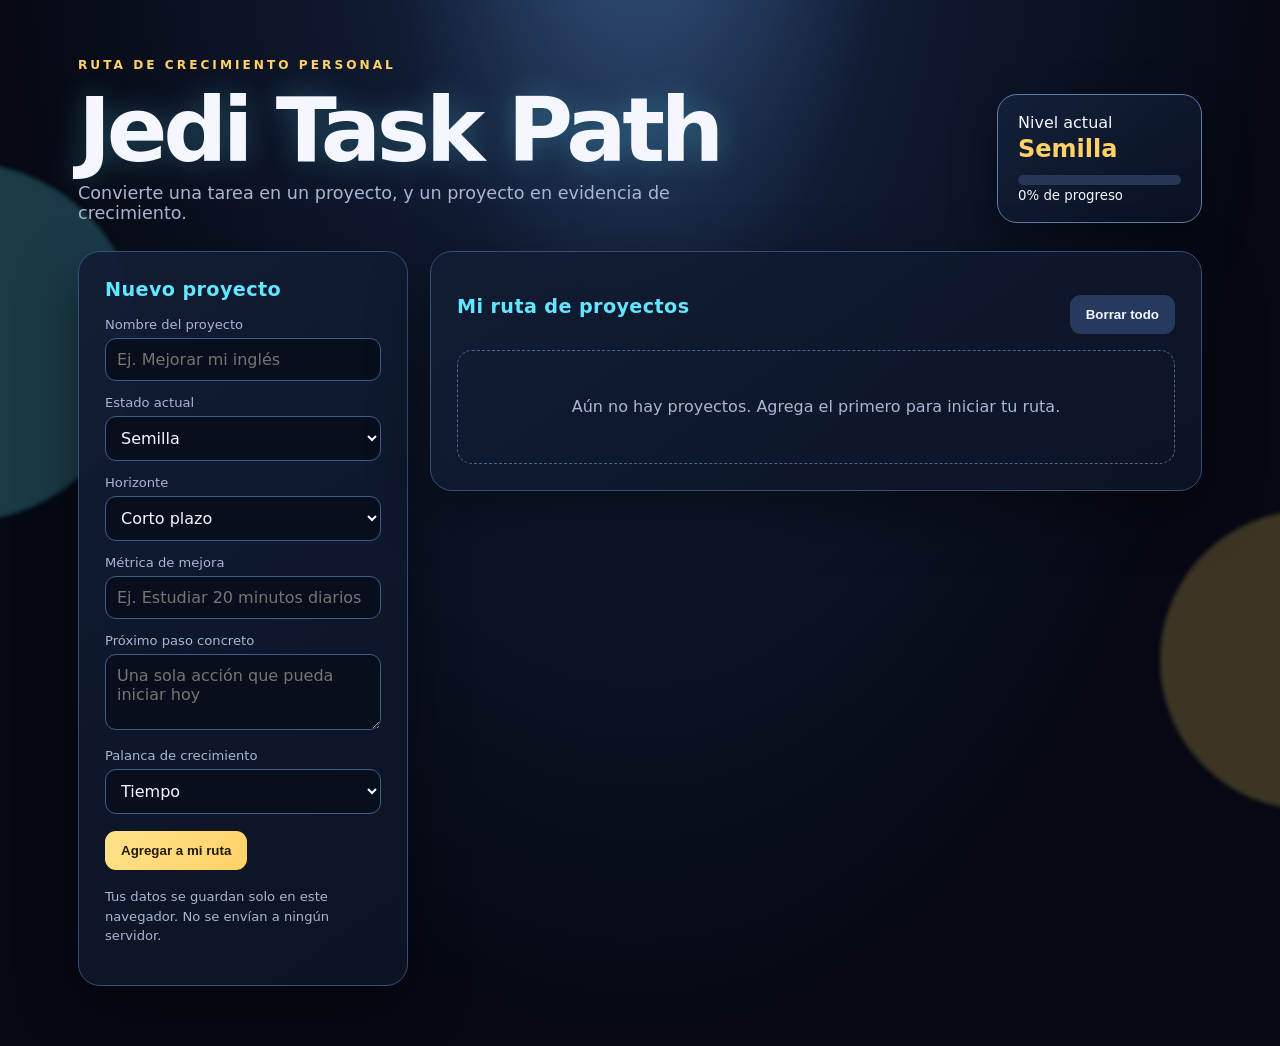
==== index.html @ 9b254c68 "Rename jedi-task-path.html to index.html" ====
<!doctype html>
<html lang="es">
<head>
  <meta charset="utf-8">
  <meta name="viewport" content="width=device-width, initial-scale=1">
  <title>Jedi Task Path</title>
  <style>
    :root{--bg:#060913;--panel:#10182b;--panel2:#172442;--gold:#ffd166;--cyan:#63e6ff;--text:#f4f7ff;--muted:#a9b6d2;--danger:#ff7894;--ok:#7ff0ad;--line:#354d7a}
    *{box-sizing:border-box}html{scroll-behavior:smooth}body{margin:0;background:radial-gradient(ellipse at 50% -15%,#365985 0,#101a31 29%,#060913 70%);color:var(--text);font:16px system-ui,Segoe UI,sans-serif;min-height:100vh;overflow-x:hidden}body:before,body:after{content:"";position:fixed;z-index:-1;border-radius:50%;filter:blur(2px);opacity:.22;pointer-events:none}body:before{width:360px;height:360px;background:var(--cyan);top:18%;left:-220px;animation:drift 13s ease-in-out infinite alternate}body:after{width:300px;height:300px;background:var(--gold);right:-180px;bottom:10%;animation:drift 16s ease-in-out infinite alternate-reverse}
    @keyframes drift{to{transform:translate(90px,-50px) scale(1.18)}}@keyframes rise{from{opacity:0;transform:translateY(22px)}to{opacity:1;transform:none}}@keyframes pulse{50%{box-shadow:0 0 0 8px #63e6ff00,0 0 28px #63e6ff55}}
    .wrap{max-width:1160px;margin:auto;padding:clamp(22px,5vw,58px) 18px 60px}.hero{display:flex;justify-content:space-between;gap:28px;align-items:end;margin-bottom:28px;animation:rise .7s ease both}.eyebrow{color:var(--gold);letter-spacing:3px;text-transform:uppercase;font-size:.76rem;font-weight:700}.hero h1{font-size:clamp(2.5rem,8vw,5.6rem);margin:.18em 0 .12em;line-height:.94;letter-spacing:-.05em;text-shadow:0 0 30px #63e6ff44}.hero p{color:var(--muted);margin:0;max-width:650px;font-size:clamp(.95rem,2vw,1.1rem)}.level{border:1px solid #617ba9;border-radius:20px;padding:18px 20px;background:linear-gradient(145deg,#14223cdd,#0b1222ee);min-width:205px;box-shadow:0 16px 45px #0007;animation:pulse 4s ease-in-out infinite}.level strong{display:block;color:var(--gold);font-size:1.5rem;margin-top:3px}.bar{height:10px;background:#263654;border-radius:99px;margin-top:12px;overflow:hidden}.bar span{display:block;height:100%;background:linear-gradient(90deg,var(--cyan),var(--gold));width:0%;transition:width .6s cubic-bezier(.2,.8,.2,1);box-shadow:0 0 15px var(--cyan)}
    .grid{display:grid;grid-template-columns:minmax(270px,330px) 1fr;gap:22px;align-items:start}.panel{background:linear-gradient(145deg,#121d34f2,#0c1425f5);border:1px solid var(--line);border-radius:22px;padding:clamp(18px,3vw,26px);box-shadow:0 20px 60px #0006;animation:rise .7s ease .12s both}.panel:nth-child(2){animation-delay:.22s}.panel h2{margin-top:0;font-size:1.2rem;color:var(--cyan);letter-spacing:.02em}label{display:block;color:var(--muted);font-size:.82rem;margin:14px 0 6px}input,select,textarea{width:100%;background:#080e1b;color:var(--text);border:1px solid #405a89;border-radius:11px;padding:11px;font:inherit;transition:border-color .2s,box-shadow .2s,transform .2s}input:focus,select:focus,textarea:focus{outline:none;border-color:var(--cyan);box-shadow:0 0 0 3px #63e6ff22;transform:translateY(-1px)}textarea{min-height:76px;resize:vertical}.btn{border:0;border-radius:11px;padding:12px 16px;font-weight:800;cursor:pointer;background:linear-gradient(135deg,#ffe28a,var(--gold));color:#201b0c;margin-top:17px;transition:transform .2s,filter .2s,box-shadow .2s}.btn:hover{filter:brightness(1.08);transform:translateY(-2px);box-shadow:0 8px 20px #ffd16633}.btn.secondary{background:#263a60;color:var(--text)}.btn.danger{background:transparent;color:var(--danger);border:1px solid #874159;margin:0;padding:8px 11px;box-shadow:none}.toolbar{display:flex;justify-content:space-between;align-items:center;gap:10px;margin-bottom:16px}.toolbar h2{margin:0}.cards{display:grid;gap:14px}.card{background:linear-gradient(135deg,#1b2b4b,#14203a);border:1px solid #3d5886;border-left:5px solid var(--cyan);border-radius:16px;padding:17px;box-shadow:0 8px 22px #0003;animation:rise .35s ease both;transition:transform .2s,box-shadow .2s}.card:hover{transform:translateY(-3px);box-shadow:0 12px 28px #0006}.card.growth{border-left-color:var(--gold)}.card.mature{border-left-color:var(--ok)}.cardhead{display:flex;justify-content:space-between;gap:10px}.card h3{margin:0 0 7px;font-size:1.12rem}.tag{font-size:.72rem;border:1px solid #647da8;border-radius:99px;padding:4px 9px;color:var(--gold);white-space:nowrap}.meta{color:var(--muted);font-size:.86rem;margin:9px 0 12px}.card p{margin:7px 0;color:#dbe5fa;line-height:1.4}.card small{color:var(--muted)}.empty{color:var(--muted);text-align:center;padding:44px 16px;border:1px dashed #4b648e;border-radius:15px;line-height:1.5}.actions{display:flex;justify-content:space-between;gap:8px;align-items:center;margin-top:15px}.actions select{width:auto;padding:8px;font-size:.85rem}.note{color:var(--muted);font-size:.82rem;line-height:1.5;margin-top:17px}@media(max-width:760px){.wrap{padding-top:28px}.hero{display:block}.level{margin-top:22px}.grid{grid-template-columns:1fr}.panel{border-radius:18px}.toolbar{align-items:flex-start}.toolbar .btn{margin-top:0}.hero h1{font-size:clamp(2.65rem,15vw,4.4rem)}}@media(max-width:420px){.wrap{padding-left:12px;padding-right:12px}.panel{padding:16px}.actions{align-items:stretch;flex-direction:column}.actions select,.actions .btn{width:100%}.toolbar{flex-direction:column}.toolbar .btn{width:100%}}@media(prefers-reduced-motion:reduce){*,*:before,*:after{animation-duration:.01ms!important;animation-iteration-count:1!important;transition-duration:.01ms!important;scroll-behavior:auto!important}}
  </style>
</head>
<body>
  <main class="wrap">
    <section class="hero"><div><div class="eyebrow">Ruta de crecimiento personal</div><h1>Jedi Task Path</h1><p>Convierte una tarea en un proyecto, y un proyecto en evidencia de crecimiento.</p></div><div class="level"><span>Nivel actual</span><strong id="level">Semilla</strong><div class="bar"><span id="progress"></span></div><small id="score">0% de progreso</small></div></section>
    <section class="grid">
      <form class="panel" id="form"><h2>Nuevo proyecto</h2>
        <label for="name">Nombre del proyecto</label><input id="name" required placeholder="Ej. Mejorar mi inglés">
        <label for="state">Estado actual</label><select id="state"><option value="seed">Semilla</option><option value="growth">En crecimiento</option><option value="mature">Maduro</option></select>
        <label for="horizon">Horizonte</label><select id="horizon"><option>Corto plazo</option><option>Medio plazo</option><option>Largo plazo</option></select>
        <label for="metric">Métrica de mejora</label><input id="metric" required placeholder="Ej. Estudiar 20 minutos diarios">
        <label for="next">Próximo paso concreto</label><textarea id="next" required placeholder="Una sola acción que pueda iniciar hoy"></textarea>
        <label for="lever">Palanca de crecimiento</label><select id="lever"><option>Tiempo</option><option>Dinero</option><option>Personas</option><option>Herramientas</option></select>
        <button class="btn" type="submit">Agregar a mi ruta</button><p class="note">Tus datos se guardan solo en este navegador. No se envían a ningún servidor.</p>
      </form>
      <section class="panel"><div class="toolbar"><h2>Mi ruta de proyectos</h2><button class="btn secondary" id="clear" type="button">Borrar todo</button></div><div id="cards" class="cards"></div></section>
    </section>
  </main>
  <script>
    const key='jedi-task-path-v1'; let items=JSON.parse(localStorage.getItem(key)||'[]');
    const $=id=>document.getElementById(id); const labels={seed:'Semilla',growth:'En crecimiento',mature:'Maduro'};
    function save(){localStorage.setItem(key,JSON.stringify(items)); render()}
    function render(){const cards=$('cards'); cards.innerHTML=''; if(!items.length){cards.innerHTML='<div class="empty">Aún no hay proyectos. Agrega el primero para iniciar tu ruta.</div>'} items.forEach((x,i)=>{const el=document.createElement('article');el.className='card '+x.state;el.innerHTML=`<div class="cardhead"><div><h3>${esc(x.name)}</h3><span class="tag">${labels[x.state]}</span></div></div><div class="meta">${esc(x.horizon)} · Palanca: ${esc(x.lever)}</div><p><b>Métrica:</b> ${esc(x.metric)}</p><p><b>Próximo paso:</b> ${esc(x.next)}</p><div class="actions"><select aria-label="Cambiar estado" data-i="${i}"><option value="seed" ${x.state==='seed'?'selected':''}>Semilla</option><option value="growth" ${x.state==='growth'?'selected':''}>En crecimiento</option><option value="mature" ${x.state==='mature'?'selected':''}>Maduro</option></select><button class="btn danger" data-del="${i}">Eliminar</button></div>`;cards.appendChild(el)}); const done=items.filter(x=>x.state==='mature').length; const pct=items.length?Math.round(done/items.length*100):0; $('progress').style.width=pct+'%'; $('score').textContent=pct+'% de progreso'; $('level').textContent=pct>=80?'Darth Vader':pct>=40?'Anakin en crecimiento':'Semilla';}
    function esc(s){return String(s).replace(/[&<>"']/g,c=>({'&':'&amp;','<':'&lt;','>':'&gt;','"':'&quot;',"'":'&#39;'}[c]))}
    $('form').addEventListener('submit',e=>{e.preventDefault();items.push({name:$('name').value.trim(),state:$('state').value,horizon:$('horizon').value,metric:$('metric').value.trim(),next:$('next').value.trim(),lever:$('lever').value});e.target.reset();save()});
    $('cards').addEventListener('change',e=>{if(e.target.dataset.i!==undefined){items[e.target.dataset.i].state=e.target.value;save()}}); $('cards').addEventListener('click',e=>{if(e.target.dataset.del!==undefined){items.splice(e.target.dataset.del,1);save()}}); $('clear').addEventListener('click',()=>{if(confirm('¿Borrar todos los proyectos?')){items=[];save()}}); render();
  </script>
</body></html>
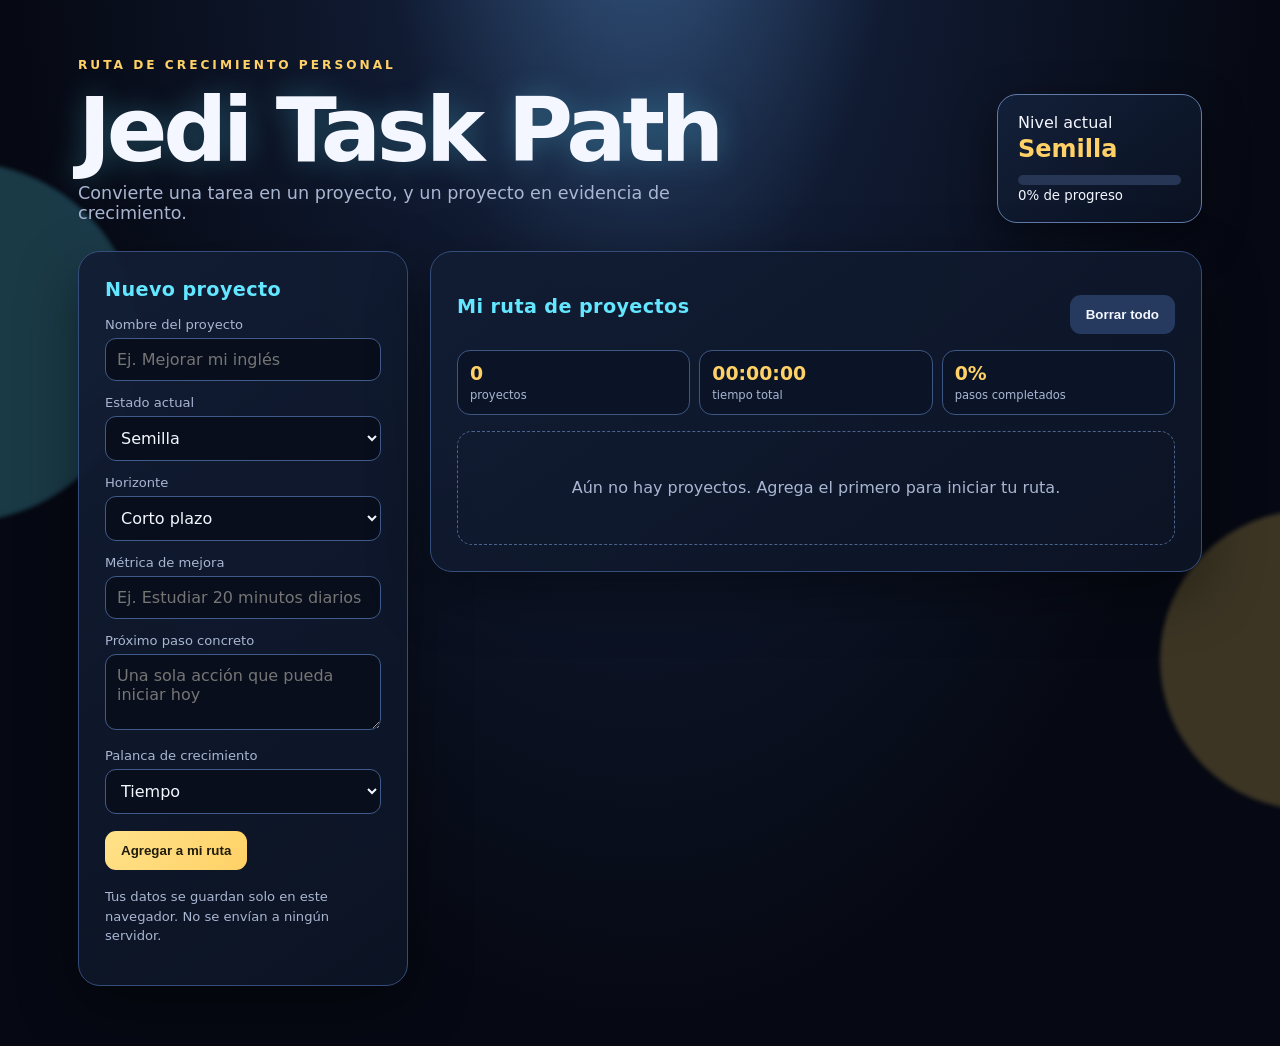
==== commit cdb3a814: "Agregar temporizador y pasos sugeridos" ====
--- a/index.html
+++ b/index.html
@@ -10,6 +10,9 @@
     @keyframes drift{to{transform:translate(90px,-50px) scale(1.18)}}@keyframes rise{from{opacity:0;transform:translateY(22px)}to{opacity:1;transform:none}}@keyframes pulse{50%{box-shadow:0 0 0 8px #63e6ff00,0 0 28px #63e6ff55}}
     .wrap{max-width:1160px;margin:auto;padding:clamp(22px,5vw,58px) 18px 60px}.hero{display:flex;justify-content:space-between;gap:28px;align-items:end;margin-bottom:28px;animation:rise .7s ease both}.eyebrow{color:var(--gold);letter-spacing:3px;text-transform:uppercase;font-size:.76rem;font-weight:700}.hero h1{font-size:clamp(2.5rem,8vw,5.6rem);margin:.18em 0 .12em;line-height:.94;letter-spacing:-.05em;text-shadow:0 0 30px #63e6ff44}.hero p{color:var(--muted);margin:0;max-width:650px;font-size:clamp(.95rem,2vw,1.1rem)}.level{border:1px solid #617ba9;border-radius:20px;padding:18px 20px;background:linear-gradient(145deg,#14223cdd,#0b1222ee);min-width:205px;box-shadow:0 16px 45px #0007;animation:pulse 4s ease-in-out infinite}.level strong{display:block;color:var(--gold);font-size:1.5rem;margin-top:3px}.bar{height:10px;background:#263654;border-radius:99px;margin-top:12px;overflow:hidden}.bar span{display:block;height:100%;background:linear-gradient(90deg,var(--cyan),var(--gold));width:0%;transition:width .6s cubic-bezier(.2,.8,.2,1);box-shadow:0 0 15px var(--cyan)}
     .grid{display:grid;grid-template-columns:minmax(270px,330px) 1fr;gap:22px;align-items:start}.panel{background:linear-gradient(145deg,#121d34f2,#0c1425f5);border:1px solid var(--line);border-radius:22px;padding:clamp(18px,3vw,26px);box-shadow:0 20px 60px #0006;animation:rise .7s ease .12s both}.panel:nth-child(2){animation-delay:.22s}.panel h2{margin-top:0;font-size:1.2rem;color:var(--cyan);letter-spacing:.02em}label{display:block;color:var(--muted);font-size:.82rem;margin:14px 0 6px}input,select,textarea{width:100%;background:#080e1b;color:var(--text);border:1px solid #405a89;border-radius:11px;padding:11px;font:inherit;transition:border-color .2s,box-shadow .2s,transform .2s}input:focus,select:focus,textarea:focus{outline:none;border-color:var(--cyan);box-shadow:0 0 0 3px #63e6ff22;transform:translateY(-1px)}textarea{min-height:76px;resize:vertical}.btn{border:0;border-radius:11px;padding:12px 16px;font-weight:800;cursor:pointer;background:linear-gradient(135deg,#ffe28a,var(--gold));color:#201b0c;margin-top:17px;transition:transform .2s,filter .2s,box-shadow .2s}.btn:hover{filter:brightness(1.08);transform:translateY(-2px);box-shadow:0 8px 20px #ffd16633}.btn.secondary{background:#263a60;color:var(--text)}.btn.danger{background:transparent;color:var(--danger);border:1px solid #874159;margin:0;padding:8px 11px;box-shadow:none}.toolbar{display:flex;justify-content:space-between;align-items:center;gap:10px;margin-bottom:16px}.toolbar h2{margin:0}.cards{display:grid;gap:14px}.card{background:linear-gradient(135deg,#1b2b4b,#14203a);border:1px solid #3d5886;border-left:5px solid var(--cyan);border-radius:16px;padding:17px;box-shadow:0 8px 22px #0003;animation:rise .35s ease both;transition:transform .2s,box-shadow .2s}.card:hover{transform:translateY(-3px);box-shadow:0 12px 28px #0006}.card.growth{border-left-color:var(--gold)}.card.mature{border-left-color:var(--ok)}.cardhead{display:flex;justify-content:space-between;gap:10px}.card h3{margin:0 0 7px;font-size:1.12rem}.tag{font-size:.72rem;border:1px solid #647da8;border-radius:99px;padding:4px 9px;color:var(--gold);white-space:nowrap}.meta{color:var(--muted);font-size:.86rem;margin:9px 0 12px}.card p{margin:7px 0;color:#dbe5fa;line-height:1.4}.card small{color:var(--muted)}.empty{color:var(--muted);text-align:center;padding:44px 16px;border:1px dashed #4b648e;border-radius:15px;line-height:1.5}.actions{display:flex;justify-content:space-between;gap:8px;align-items:center;margin-top:15px}.actions select{width:auto;padding:8px;font-size:.85rem}.note{color:var(--muted);font-size:.82rem;line-height:1.5;margin-top:17px}@media(max-width:760px){.wrap{padding-top:28px}.hero{display:block}.level{margin-top:22px}.grid{grid-template-columns:1fr}.panel{border-radius:18px}.toolbar{align-items:flex-start}.toolbar .btn{margin-top:0}.hero h1{font-size:clamp(2.65rem,15vw,4.4rem)}}@media(max-width:420px){.wrap{padding-left:12px;padding-right:12px}.panel{padding:16px}.actions{align-items:stretch;flex-direction:column}.actions select,.actions .btn{width:100%}.toolbar{flex-direction:column}.toolbar .btn{width:100%}}@media(prefers-reduced-motion:reduce){*,*:before,*:after{animation-duration:.01ms!important;animation-iteration-count:1!important;transition-duration:.01ms!important;scroll-behavior:auto!important}}
+  </style>
+  <style>
+    .stats{display:grid;grid-template-columns:repeat(3,1fr);gap:9px;margin:0 0 16px}.stat{padding:11px 12px;border:1px solid #3d5682;border-radius:13px;background:#0b1427}.stat b{display:block;color:var(--gold);font-size:1.18rem}.stat span{font-size:.72rem;color:var(--muted)}.card{position:relative}.card-topline{display:flex;justify-content:space-between;gap:12px;align-items:flex-start}.time-box{margin-top:15px;padding:12px;border-radius:13px;background:#0b1427;border:1px solid #3d5682;display:flex;align-items:center;justify-content:space-between;gap:12px}.time-readout{font-variant-numeric:tabular-nums;color:var(--cyan);font-weight:800;font-size:1.3rem;letter-spacing:.03em}.timer-actions{display:flex;gap:7px}.timer-actions button{margin:0;padding:8px 10px;font-size:.78rem}.timer-actions .active{background:var(--cyan);color:#05121b}.steps{margin:14px 0 0;padding-top:12px;border-top:1px solid #304568}.steps-title{color:var(--muted);font-size:.78rem;text-transform:uppercase;letter-spacing:.08em}.step{display:flex;gap:8px;align-items:flex-start;margin:9px 0;color:#dbe5fa;font-size:.9rem;line-height:1.35}.step input{accent-color:var(--gold);width:16px;height:16px;margin-top:2px}.step.done span{text-decoration:line-through;color:#8798b7}.suggestion{margin-top:12px;color:var(--muted);font-size:.78rem;line-height:1.4}@media(max-width:420px){.stats{grid-template-columns:1fr 1fr}.stats .stat:last-child{grid-column:1/-1}}
   </style>
 </head>
 <body>
@@ -25,16 +28,24 @@
         <label for="lever">Palanca de crecimiento</label><select id="lever"><option>Tiempo</option><option>Dinero</option><option>Personas</option><option>Herramientas</option></select>
         <button class="btn" type="submit">Agregar a mi ruta</button><p class="note">Tus datos se guardan solo en este navegador. No se envían a ningún servidor.</p>
       </form>
-      <section class="panel"><div class="toolbar"><h2>Mi ruta de proyectos</h2><button class="btn secondary" id="clear" type="button">Borrar todo</button></div><div id="cards" class="cards"></div></section>
+      <section class="panel"><div class="toolbar"><h2>Mi ruta de proyectos</h2><button class="btn secondary" id="clear" type="button">Borrar todo</button></div><div class="stats"><div class="stat"><b id="totalProjects">0</b><span>proyectos</span></div><div class="stat"><b id="totalTime">00:00</b><span>tiempo total</span></div><div class="stat"><b id="completedSteps">0%</b><span>pasos completados</span></div></div><div id="cards" class="cards"></div></section>
     </section>
   </main>
   <script>
-    const key='jedi-task-path-v1'; let items=JSON.parse(localStorage.getItem(key)||'[]');
+    const key='jedi-task-path-v1'; let items=[]; try{items=JSON.parse(localStorage.getItem(key)||'[]')}catch{items=[]}
     const $=id=>document.getElementById(id); const labels={seed:'Semilla',growth:'En crecimiento',mature:'Maduro'};
+    const suggestions=(name,metric,next)=>[`Define el resultado exacto de ${name||'este proyecto'}.`,`Reserva un bloque de tiempo para trabajar en él.`,`Realiza este primer paso: ${next||'completar una acción pequeña hoy'}.`,`Registra el avance usando esta métrica: ${metric||'una medida concreta'}.`,`Revisa el resultado y decide el siguiente paso.`];
+    function safeItem(x){return {...x,seconds:Number(x.seconds)||0,startedAt:x.startedAt||null,steps:Array.isArray(x.steps)&&x.steps.length?x.steps.map(s=>typeof s==='string'?{text:s,done:false}:s):suggestions(x.name,x.metric,x.next).map(text=>({text,done:false}))}}
+    items=items.map(safeItem);
+    function elapsed(x){return x.startedAt?x.seconds+Math.max(0,Math.floor((Date.now()-x.startedAt)/1000)):x.seconds}
+    function fmt(sec){const h=Math.floor(sec/3600),m=Math.floor(sec%3600/60),s=sec%60;return [h,m,s].map((n,i)=>String(n).padStart(i===0?2:2,'0')).join(':')}
     function save(){localStorage.setItem(key,JSON.stringify(items)); render()}
-    function render(){const cards=$('cards'); cards.innerHTML=''; if(!items.length){cards.innerHTML='<div class="empty">Aún no hay proyectos. Agrega el primero para iniciar tu ruta.</div>'} items.forEach((x,i)=>{const el=document.createElement('article');el.className='card '+x.state;el.innerHTML=`<div class="cardhead"><div><h3>${esc(x.name)}</h3><span class="tag">${labels[x.state]}</span></div></div><div class="meta">${esc(x.horizon)} · Palanca: ${esc(x.lever)}</div><p><b>Métrica:</b> ${esc(x.metric)}</p><p><b>Próximo paso:</b> ${esc(x.next)}</p><div class="actions"><select aria-label="Cambiar estado" data-i="${i}"><option value="seed" ${x.state==='seed'?'selected':''}>Semilla</option><option value="growth" ${x.state==='growth'?'selected':''}>En crecimiento</option><option value="mature" ${x.state==='mature'?'selected':''}>Maduro</option></select><button class="btn danger" data-del="${i}">Eliminar</button></div>`;cards.appendChild(el)}); const done=items.filter(x=>x.state==='mature').length; const pct=items.length?Math.round(done/items.length*100):0; $('progress').style.width=pct+'%'; $('score').textContent=pct+'% de progreso'; $('level').textContent=pct>=80?'Darth Vader':pct>=40?'Anakin en crecimiento':'Semilla';}
+    function render(){const cards=$('cards'); cards.innerHTML=''; if(!items.length){cards.innerHTML='<div class="empty">Aún no hay proyectos. Agrega el primero para iniciar tu ruta.</div>'}
+      let seconds=0,steps=0,doneSteps=0; items.forEach((x,i)=>{x=safeItem(x);seconds+=elapsed(x);steps+=x.steps.length;doneSteps+=x.steps.filter(s=>s.done).length;const el=document.createElement('article');el.className='card '+x.state;const running=Boolean(x.startedAt);el.innerHTML=`<div class="card-topline"><div><h3>${esc(x.name)}</h3><span class="tag">${labels[x.state]}</span></div><span class="tag">${esc(x.horizon)}</span></div><div class="meta">Palanca: ${esc(x.lever)}</div><p><b>Métrica:</b> ${esc(x.metric)}</p><p><b>Próximo paso:</b> ${esc(x.next)}</p><div class="time-box"><div><div class="steps-title">Tiempo invertido</div><div class="time-readout">${fmt(elapsed(x))}</div></div><div class="timer-actions"><button class="btn ${running?'active':''}" data-start="${i}">${running?'Pausar':'Iniciar'}</button><button class="btn secondary" data-reset="${i}">Reiniciar</button></div></div><div class="steps"><div class="steps-title">Pasos sugeridos</div>${x.steps.map((s,j)=>`<label class="step ${s.done?'done':''}"><input type="checkbox" data-step="${i}:${j}" ${s.done?'checked':''}><span>${esc(s.text)}</span></label>`).join('')}</div><div class="actions"><select aria-label="Cambiar estado" data-i="${i}"><option value="seed" ${x.state==='seed'?'selected':''}>Semilla</option><option value="growth" ${x.state==='growth'?'selected':''}>En crecimiento</option><option value="mature" ${x.state==='mature'?'selected':''}>Maduro</option></select><button class="btn danger" data-del="${i}">Eliminar</button></div>`;cards.appendChild(el)});
+      const mature=items.filter(x=>x.state==='mature').length;const pct=items.length?Math.round(mature/items.length*100):0;$('progress').style.width=pct+'%';$('score').textContent=pct+'% de progreso';$('level').textContent=pct>=80?'Darth Vader':pct>=40?'Anakin en crecimiento':'Semilla';$('totalProjects').textContent=items.length;$('totalTime').textContent=fmt(seconds);$('completedSteps').textContent=steps?Math.round(doneSteps/steps*100)+'%':'0%';}
     function esc(s){return String(s).replace(/[&<>"']/g,c=>({'&':'&amp;','<':'&lt;','>':'&gt;','"':'&quot;',"'":'&#39;'}[c]))}
-    $('form').addEventListener('submit',e=>{e.preventDefault();items.push({name:$('name').value.trim(),state:$('state').value,horizon:$('horizon').value,metric:$('metric').value.trim(),next:$('next').value.trim(),lever:$('lever').value});e.target.reset();save()});
-    $('cards').addEventListener('change',e=>{if(e.target.dataset.i!==undefined){items[e.target.dataset.i].state=e.target.value;save()}}); $('cards').addEventListener('click',e=>{if(e.target.dataset.del!==undefined){items.splice(e.target.dataset.del,1);save()}}); $('clear').addEventListener('click',()=>{if(confirm('¿Borrar todos los proyectos?')){items=[];save()}}); render();
+    $('form').addEventListener('submit',e=>{e.preventDefault();const name=$('name').value.trim(),metric=$('metric').value.trim(),next=$('next').value.trim();items.push({name,state:$('state').value,horizon:$('horizon').value,metric,next,lever:$('lever').value,seconds:0,startedAt:null,steps:suggestions(name,metric,next).map(text=>({text,done:false}))});e.target.reset();save()});
+    $('cards').addEventListener('change',e=>{if(e.target.dataset.i!==undefined){items[e.target.dataset.i].state=e.target.value;save()}if(e.target.dataset.step){const [i,j]=e.target.dataset.step.split(':').map(Number);items[i].steps[j].done=e.target.checked;save()}});
+    $('cards').addEventListener('click',e=>{const i=e.target.dataset.start??e.target.dataset.reset??e.target.dataset.del;if(i===undefined)return;const x=items[Number(i)];if(e.target.dataset.start!==undefined){if(x.startedAt){x.seconds=elapsed(x);x.startedAt=null}else{x.startedAt=Date.now()}}if(e.target.dataset.reset!==undefined){x.seconds=0;x.startedAt=null}if(e.target.dataset.del!==undefined){items.splice(Number(i),1)}save()}); $('clear').addEventListener('click',()=>{if(confirm('¿Borrar todos los proyectos?')){items=[];save()}}); setInterval(()=>{if(items.some(x=>x.startedAt))render()},1000); render();
   </script>
 </body></html>
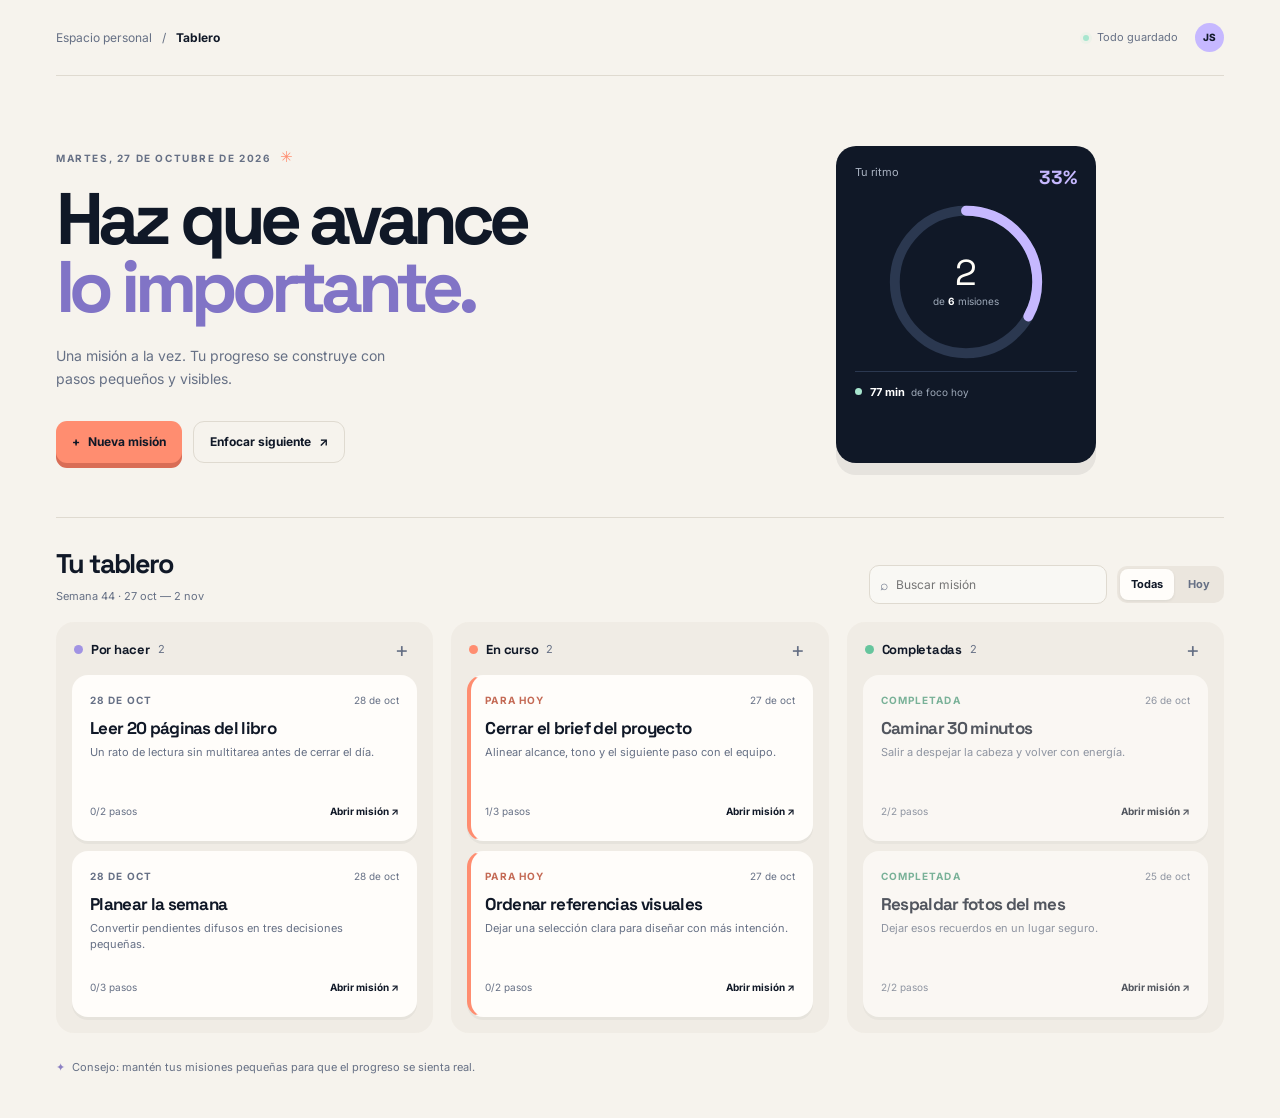
==== commit 2e143645: "Replace Jedi Task Path with mission control interface" ====
--- a/index.html
+++ b/index.html
@@ -1,51 +1,48 @@
 <!doctype html>
 <html lang="es">
-<head>
-  <meta charset="utf-8">
-  <meta name="viewport" content="width=device-width, initial-scale=1">
-  <title>Jedi Task Path</title>
-  <style>
-    :root{--bg:#060913;--panel:#10182b;--panel2:#172442;--gold:#ffd166;--cyan:#63e6ff;--text:#f4f7ff;--muted:#a9b6d2;--danger:#ff7894;--ok:#7ff0ad;--line:#354d7a}
-    *{box-sizing:border-box}html{scroll-behavior:smooth}body{margin:0;background:radial-gradient(ellipse at 50% -15%,#365985 0,#101a31 29%,#060913 70%);color:var(--text);font:16px system-ui,Segoe UI,sans-serif;min-height:100vh;overflow-x:hidden}body:before,body:after{content:"";position:fixed;z-index:-1;border-radius:50%;filter:blur(2px);opacity:.22;pointer-events:none}body:before{width:360px;height:360px;background:var(--cyan);top:18%;left:-220px;animation:drift 13s ease-in-out infinite alternate}body:after{width:300px;height:300px;background:var(--gold);right:-180px;bottom:10%;animation:drift 16s ease-in-out infinite alternate-reverse}
-    @keyframes drift{to{transform:translate(90px,-50px) scale(1.18)}}@keyframes rise{from{opacity:0;transform:translateY(22px)}to{opacity:1;transform:none}}@keyframes pulse{50%{box-shadow:0 0 0 8px #63e6ff00,0 0 28px #63e6ff55}}
-    .wrap{max-width:1160px;margin:auto;padding:clamp(22px,5vw,58px) 18px 60px}.hero{display:flex;justify-content:space-between;gap:28px;align-items:end;margin-bottom:28px;animation:rise .7s ease both}.eyebrow{color:var(--gold);letter-spacing:3px;text-transform:uppercase;font-size:.76rem;font-weight:700}.hero h1{font-size:clamp(2.5rem,8vw,5.6rem);margin:.18em 0 .12em;line-height:.94;letter-spacing:-.05em;text-shadow:0 0 30px #63e6ff44}.hero p{color:var(--muted);margin:0;max-width:650px;font-size:clamp(.95rem,2vw,1.1rem)}.level{border:1px solid #617ba9;border-radius:20px;padding:18px 20px;background:linear-gradient(145deg,#14223cdd,#0b1222ee);min-width:205px;box-shadow:0 16px 45px #0007;animation:pulse 4s ease-in-out infinite}.level strong{display:block;color:var(--gold);font-size:1.5rem;margin-top:3px}.bar{height:10px;background:#263654;border-radius:99px;margin-top:12px;overflow:hidden}.bar span{display:block;height:100%;background:linear-gradient(90deg,var(--cyan),var(--gold));width:0%;transition:width .6s cubic-bezier(.2,.8,.2,1);box-shadow:0 0 15px var(--cyan)}
-    .grid{display:grid;grid-template-columns:minmax(270px,330px) 1fr;gap:22px;align-items:start}.panel{background:linear-gradient(145deg,#121d34f2,#0c1425f5);border:1px solid var(--line);border-radius:22px;padding:clamp(18px,3vw,26px);box-shadow:0 20px 60px #0006;animation:rise .7s ease .12s both}.panel:nth-child(2){animation-delay:.22s}.panel h2{margin-top:0;font-size:1.2rem;color:var(--cyan);letter-spacing:.02em}label{display:block;color:var(--muted);font-size:.82rem;margin:14px 0 6px}input,select,textarea{width:100%;background:#080e1b;color:var(--text);border:1px solid #405a89;border-radius:11px;padding:11px;font:inherit;transition:border-color .2s,box-shadow .2s,transform .2s}input:focus,select:focus,textarea:focus{outline:none;border-color:var(--cyan);box-shadow:0 0 0 3px #63e6ff22;transform:translateY(-1px)}textarea{min-height:76px;resize:vertical}.btn{border:0;border-radius:11px;padding:12px 16px;font-weight:800;cursor:pointer;background:linear-gradient(135deg,#ffe28a,var(--gold));color:#201b0c;margin-top:17px;transition:transform .2s,filter .2s,box-shadow .2s}.btn:hover{filter:brightness(1.08);transform:translateY(-2px);box-shadow:0 8px 20px #ffd16633}.btn.secondary{background:#263a60;color:var(--text)}.btn.danger{background:transparent;color:var(--danger);border:1px solid #874159;margin:0;padding:8px 11px;box-shadow:none}.toolbar{display:flex;justify-content:space-between;align-items:center;gap:10px;margin-bottom:16px}.toolbar h2{margin:0}.cards{display:grid;gap:14px}.card{background:linear-gradient(135deg,#1b2b4b,#14203a);border:1px solid #3d5886;border-left:5px solid var(--cyan);border-radius:16px;padding:17px;box-shadow:0 8px 22px #0003;animation:rise .35s ease both;transition:transform .2s,box-shadow .2s}.card:hover{transform:translateY(-3px);box-shadow:0 12px 28px #0006}.card.growth{border-left-color:var(--gold)}.card.mature{border-left-color:var(--ok)}.cardhead{display:flex;justify-content:space-between;gap:10px}.card h3{margin:0 0 7px;font-size:1.12rem}.tag{font-size:.72rem;border:1px solid #647da8;border-radius:99px;padding:4px 9px;color:var(--gold);white-space:nowrap}.meta{color:var(--muted);font-size:.86rem;margin:9px 0 12px}.card p{margin:7px 0;color:#dbe5fa;line-height:1.4}.card small{color:var(--muted)}.empty{color:var(--muted);text-align:center;padding:44px 16px;border:1px dashed #4b648e;border-radius:15px;line-height:1.5}.actions{display:flex;justify-content:space-between;gap:8px;align-items:center;margin-top:15px}.actions select{width:auto;padding:8px;font-size:.85rem}.note{color:var(--muted);font-size:.82rem;line-height:1.5;margin-top:17px}@media(max-width:760px){.wrap{padding-top:28px}.hero{display:block}.level{margin-top:22px}.grid{grid-template-columns:1fr}.panel{border-radius:18px}.toolbar{align-items:flex-start}.toolbar .btn{margin-top:0}.hero h1{font-size:clamp(2.65rem,15vw,4.4rem)}}@media(max-width:420px){.wrap{padding-left:12px;padding-right:12px}.panel{padding:16px}.actions{align-items:stretch;flex-direction:column}.actions select,.actions .btn{width:100%}.toolbar{flex-direction:column}.toolbar .btn{width:100%}}@media(prefers-reduced-motion:reduce){*,*:before,*:after{animation-duration:.01ms!important;animation-iteration-count:1!important;transition-duration:.01ms!important;scroll-behavior:auto!important}}
-  </style>
-  <style>
-    .stats{display:grid;grid-template-columns:repeat(3,1fr);gap:9px;margin:0 0 16px}.stat{padding:11px 12px;border:1px solid #3d5682;border-radius:13px;background:#0b1427}.stat b{display:block;color:var(--gold);font-size:1.18rem}.stat span{font-size:.72rem;color:var(--muted)}.card{position:relative}.card-topline{display:flex;justify-content:space-between;gap:12px;align-items:flex-start}.time-box{margin-top:15px;padding:12px;border-radius:13px;background:#0b1427;border:1px solid #3d5682;display:flex;align-items:center;justify-content:space-between;gap:12px}.time-readout{font-variant-numeric:tabular-nums;color:var(--cyan);font-weight:800;font-size:1.3rem;letter-spacing:.03em}.timer-actions{display:flex;gap:7px}.timer-actions button{margin:0;padding:8px 10px;font-size:.78rem}.timer-actions .active{background:var(--cyan);color:#05121b}.steps{margin:14px 0 0;padding-top:12px;border-top:1px solid #304568}.steps-title{color:var(--muted);font-size:.78rem;text-transform:uppercase;letter-spacing:.08em}.step{display:flex;gap:8px;align-items:flex-start;margin:9px 0;color:#dbe5fa;font-size:.9rem;line-height:1.35}.step input{accent-color:var(--gold);width:16px;height:16px;margin-top:2px}.step.done span{text-decoration:line-through;color:#8798b7}.suggestion{margin-top:12px;color:var(--muted);font-size:.78rem;line-height:1.4}@media(max-width:420px){.stats{grid-template-columns:1fr 1fr}.stats .stat:last-child{grid-column:1/-1}}
-  </style>
-</head>
-<body>
-  <main class="wrap">
-    <section class="hero"><div><div class="eyebrow">Ruta de crecimiento personal</div><h1>Jedi Task Path</h1><p>Convierte una tarea en un proyecto, y un proyecto en evidencia de crecimiento.</p></div><div class="level"><span>Nivel actual</span><strong id="level">Semilla</strong><div class="bar"><span id="progress"></span></div><small id="score">0% de progreso</small></div></section>
-    <section class="grid">
-      <form class="panel" id="form"><h2>Nuevo proyecto</h2>
-        <label for="name">Nombre del proyecto</label><input id="name" required placeholder="Ej. Mejorar mi inglés">
-        <label for="state">Estado actual</label><select id="state"><option value="seed">Semilla</option><option value="growth">En crecimiento</option><option value="mature">Maduro</option></select>
-        <label for="horizon">Horizonte</label><select id="horizon"><option>Corto plazo</option><option>Medio plazo</option><option>Largo plazo</option></select>
-        <label for="metric">Métrica de mejora</label><input id="metric" required placeholder="Ej. Estudiar 20 minutos diarios">
-        <label for="next">Próximo paso concreto</label><textarea id="next" required placeholder="Una sola acción que pueda iniciar hoy"></textarea>
-        <label for="lever">Palanca de crecimiento</label><select id="lever"><option>Tiempo</option><option>Dinero</option><option>Personas</option><option>Herramientas</option></select>
-        <button class="btn" type="submit">Agregar a mi ruta</button><p class="note">Tus datos se guardan solo en este navegador. No se envían a ningún servidor.</p>
-      </form>
-      <section class="panel"><div class="toolbar"><h2>Mi ruta de proyectos</h2><button class="btn secondary" id="clear" type="button">Borrar todo</button></div><div class="stats"><div class="stat"><b id="totalProjects">0</b><span>proyectos</span></div><div class="stat"><b id="totalTime">00:00</b><span>tiempo total</span></div><div class="stat"><b id="completedSteps">0%</b><span>pasos completados</span></div></div><div id="cards" class="cards"></div></section>
-    </section>
-  </main>
-  <script>
-    const key='jedi-task-path-v1'; let items=[]; try{items=JSON.parse(localStorage.getItem(key)||'[]')}catch{items=[]}
-    const $=id=>document.getElementById(id); const labels={seed:'Semilla',growth:'En crecimiento',mature:'Maduro'};
-    const suggestions=(name,metric,next)=>[`Define el resultado exacto de ${name||'este proyecto'}.`,`Reserva un bloque de tiempo para trabajar en él.`,`Realiza este primer paso: ${next||'completar una acción pequeña hoy'}.`,`Registra el avance usando esta métrica: ${metric||'una medida concreta'}.`,`Revisa el resultado y decide el siguiente paso.`];
-    function safeItem(x){return {...x,seconds:Number(x.seconds)||0,startedAt:x.startedAt||null,steps:Array.isArray(x.steps)&&x.steps.length?x.steps.map(s=>typeof s==='string'?{text:s,done:false}:s):suggestions(x.name,x.metric,x.next).map(text=>({text,done:false}))}}
-    items=items.map(safeItem);
-    function elapsed(x){return x.startedAt?x.seconds+Math.max(0,Math.floor((Date.now()-x.startedAt)/1000)):x.seconds}
-    function fmt(sec){const h=Math.floor(sec/3600),m=Math.floor(sec%3600/60),s=sec%60;return [h,m,s].map((n,i)=>String(n).padStart(i===0?2:2,'0')).join(':')}
-    function save(){localStorage.setItem(key,JSON.stringify(items)); render()}
-    function render(){const cards=$('cards'); cards.innerHTML=''; if(!items.length){cards.innerHTML='<div class="empty">Aún no hay proyectos. Agrega el primero para iniciar tu ruta.</div>'}
-      let seconds=0,steps=0,doneSteps=0; items.forEach((x,i)=>{x=safeItem(x);seconds+=elapsed(x);steps+=x.steps.length;doneSteps+=x.steps.filter(s=>s.done).length;const el=document.createElement('article');el.className='card '+x.state;const running=Boolean(x.startedAt);el.innerHTML=`<div class="card-topline"><div><h3>${esc(x.name)}</h3><span class="tag">${labels[x.state]}</span></div><span class="tag">${esc(x.horizon)}</span></div><div class="meta">Palanca: ${esc(x.lever)}</div><p><b>Métrica:</b> ${esc(x.metric)}</p><p><b>Próximo paso:</b> ${esc(x.next)}</p><div class="time-box"><div><div class="steps-title">Tiempo invertido</div><div class="time-readout">${fmt(elapsed(x))}</div></div><div class="timer-actions"><button class="btn ${running?'active':''}" data-start="${i}">${running?'Pausar':'Iniciar'}</button><button class="btn secondary" data-reset="${i}">Reiniciar</button></div></div><div class="steps"><div class="steps-title">Pasos sugeridos</div>${x.steps.map((s,j)=>`<label class="step ${s.done?'done':''}"><input type="checkbox" data-step="${i}:${j}" ${s.done?'checked':''}><span>${esc(s.text)}</span></label>`).join('')}</div><div class="actions"><select aria-label="Cambiar estado" data-i="${i}"><option value="seed" ${x.state==='seed'?'selected':''}>Semilla</option><option value="growth" ${x.state==='growth'?'selected':''}>En crecimiento</option><option value="mature" ${x.state==='mature'?'selected':''}>Maduro</option></select><button class="btn danger" data-del="${i}">Eliminar</button></div>`;cards.appendChild(el)});
-      const mature=items.filter(x=>x.state==='mature').length;const pct=items.length?Math.round(mature/items.length*100):0;$('progress').style.width=pct+'%';$('score').textContent=pct+'% de progreso';$('level').textContent=pct>=80?'Darth Vader':pct>=40?'Anakin en crecimiento':'Semilla';$('totalProjects').textContent=items.length;$('totalTime').textContent=fmt(seconds);$('completedSteps').textContent=steps?Math.round(doneSteps/steps*100)+'%':'0%';}
-    function esc(s){return String(s).replace(/[&<>"']/g,c=>({'&':'&amp;','<':'&lt;','>':'&gt;','"':'&quot;',"'":'&#39;'}[c]))}
-    $('form').addEventListener('submit',e=>{e.preventDefault();const name=$('name').value.trim(),metric=$('metric').value.trim(),next=$('next').value.trim();items.push({name,state:$('state').value,horizon:$('horizon').value,metric,next,lever:$('lever').value,seconds:0,startedAt:null,steps:suggestions(name,metric,next).map(text=>({text,done:false}))});e.target.reset();save()});
-    $('cards').addEventListener('change',e=>{if(e.target.dataset.i!==undefined){items[e.target.dataset.i].state=e.target.value;save()}if(e.target.dataset.step){const [i,j]=e.target.dataset.step.split(':').map(Number);items[i].steps[j].done=e.target.checked;save()}});
-    $('cards').addEventListener('click',e=>{const i=e.target.dataset.start??e.target.dataset.reset??e.target.dataset.del;if(i===undefined)return;const x=items[Number(i)];if(e.target.dataset.start!==undefined){if(x.startedAt){x.seconds=elapsed(x);x.startedAt=null}else{x.startedAt=Date.now()}}if(e.target.dataset.reset!==undefined){x.seconds=0;x.startedAt=null}if(e.target.dataset.del!==undefined){items.splice(Number(i),1)}save()}); $('clear').addEventListener('click',()=>{if(confirm('¿Borrar todos los proyectos?')){items=[];save()}}); setInterval(()=>{if(items.some(x=>x.startedAt))render()},1000); render();
-  </script>
-</body></html>
+  <head>
+    <meta charset="UTF-8" />
+    <meta name="viewport" content="width=device-width, initial-scale=1.0" />
+    <meta name="theme-color" content="#101827" />
+    <title>Mission Control — Tus misiones</title>
+    <link rel="preconnect" href="https://fonts.googleapis.com" />
+    <link rel="preconnect" href="https://fonts.gstatic.com" crossorigin />
+    <link href="https://fonts.googleapis.com/css2?family=Inter:wght@400;500;600;700&family=Space+Grotesk:wght@500;600;700&display=swap" rel="stylesheet" />
+    <link rel="stylesheet" href="styles.css" />
+    <link rel="stylesheet" href="overrides.css" />
+  </head>
+  <body>
+    <div class="app-shell">
+      <aside class="sidebar" aria-label="Navegación principal">
+        <div class="brand"><span class="brand-mark" aria-hidden="true">✦</span><span>mission<br /><strong>control</strong></span></div>
+        <nav class="nav-list">
+          <a class="nav-item active" href="#tablero" aria-current="page"><span aria-hidden="true">◈</span> Tablero</a>
+          <a class="nav-item" href="#archivo"><span aria-hidden="true">□</span> Archivo <span class="nav-count">3</span></a>
+        </nav>
+        <div class="sidebar-note"><span class="status-dot"></span><div><strong>Datos locales</strong><small>Guardado en este dispositivo</small></div></div>
+        <div class="sidebar-footer"><span class="avatar">MG</span><div><strong>María Gómez</strong><small>Espacio personal</small></div><button class="icon-button" type="button" data-action="open-options" aria-label="Más opciones">•••</button></div>
+      </aside>
+
+      <main class="main-content" id="tablero">
+        <header class="topbar">
+          <div class="breadcrumb"><span>Espacio personal</span><span aria-hidden="true">/</span><strong>Tablero</strong></div>
+          <div class="top-actions"><span class="save-state" id="saveState"><span class="status-dot"></span> Todo guardado</span><button class="avatar small" type="button" data-action="open-profile" aria-label="Abrir perfil">JS</button></div>
+        </header>
+
+        <section class="hero" aria-labelledby="page-title">
+          <div class="hero-copy"><p class="eyebrow">martes, 27 de octubre de 2026 <span class="sun">✳</span></p><h1 id="page-title">Haz que avance<br /><em>lo importante.</em></h1><p class="hero-subtitle">Una misión a la vez. Tu progreso se construye con pasos pequeños y visibles.</p><div class="hero-actions"><button class="button primary" id="newMissionButton" type="button"><span aria-hidden="true">+</span> Nueva misión</button><button class="button ghost" id="focusNextButton" type="button">Enfocar siguiente <span aria-hidden="true">↗</span></button></div></div>
+          <div class="orbit-card" aria-label="Resumen de progreso"><div class="orbit-label"><span>Tu ritmo</span><strong id="progressLabel">67%</strong></div><div class="orbit-wrap"><svg class="orbit" viewBox="0 0 180 180" aria-hidden="true"><circle class="orbit-track" cx="90" cy="90" r="72"></circle><circle class="orbit-progress" id="progressCircle" cx="90" cy="90" r="72"></circle></svg><div class="orbit-center"><span id="completedCount">4</span><small>de <b id="totalCount">6</b> misiones</small></div></div><div class="orbit-foot"><span class="legend-dot mint"></span><span><strong id="todayMinutes">42 min</strong> de foco hoy</span></div></div>
+        </section>
+
+        <section class="board-toolbar" aria-label="Controles del tablero"><div><h2>Tu tablero</h2><span class="board-date">Semana 44 <span aria-hidden="true">·</span> 27 oct — 2 nov</span></div><div class="toolbar-actions"><label class="search-field"><span aria-hidden="true">⌕</span><input id="searchInput" type="search" placeholder="Buscar misión" aria-label="Buscar misión" /><button id="clearSearch" class="clear-search" data-action="clear-search" type="button" aria-label="Limpiar búsqueda">×</button></label><div class="filter-group" role="group" aria-label="Filtrar misiones"><button class="filter-button active" data-action="filter" data-filter="all" type="button">Todas</button><button class="filter-button" data-action="filter" data-filter="today" type="button">Hoy</button></div></div></section>
+
+        <section class="board" aria-label="Misiones por estado"><div class="column" data-status="todo"><div class="column-heading"><span class="column-marker lavender"></span><h3>Por hacer</h3><span class="column-count" id="todoCount">2</span><button class="column-add" type="button" data-add-status="todo" aria-label="Añadir misión por hacer">+</button></div><div class="card-list" id="todoList"></div></div><div class="column" data-status="doing"><div class="column-heading"><span class="column-marker coral"></span><h3>En curso</h3><span class="column-count" id="doingCount">2</span><button class="column-add" type="button" data-add-status="doing" aria-label="Añadir misión en curso">+</button></div><div class="card-list" id="doingList"></div></div><div class="column" data-status="done"><div class="column-heading"><span class="column-marker mint"></span><h3>Completadas</h3><span class="column-count" id="doneCount">2</span><button class="column-add" type="button" data-add-status="done" aria-label="Añadir misión completada">+</button></div><div class="card-list" id="doneList"></div></div></section>
+        <p class="board-hint"><span aria-hidden="true">✦</span> Consejo: mantén tus misiones pequeñas para que el progreso se sienta real.</p>
+      </main>
+    </div>
+
+    <dialog class="mission-dialog" id="missionDialog" aria-labelledby="dialogTitle"><form id="missionForm" novalidate><div class="dialog-header"><div><span class="dialog-kicker" id="dialogKicker">NUEVA MISIÓN</span><h2 id="dialogTitle">¿Qué quieres mover hoy?</h2></div><button class="dialog-close icon-button" id="closeDialog" type="button" aria-label="Cerrar ventana">×</button></div><div class="dialog-body"><input id="missionId" type="hidden" /><div class="field"><label for="missionTitle">Nombre de la misión <span aria-hidden="true">*</span></label><input id="missionTitle" name="title" type="text" maxlength="80" placeholder="Ej. Preparar la presentación" aria-describedby="titleError" /><p class="field-error" id="titleError" role="alert"></p></div><div class="field"><label for="missionDescription">¿Por qué importa?</label><textarea id="missionDescription" name="description" rows="3" maxlength="180" placeholder="Una frase para recordar el propósito..."></textarea></div><div class="field-row"><div class="field"><label for="missionStatus">Estado</label><select id="missionStatus" name="status"><option value="todo">Por hacer</option><option value="doing">En curso</option><option value="done">Completada</option></select></div><div class="field"><label for="missionDate">Fecha</label><input id="missionDate" name="date" type="date" /></div></div><div class="timer-panel" id="timerPanel"><div class="timer-copy"><span class="dialog-kicker">TIEMPO DE FOCO</span><strong id="timerValue">00:00:00</strong><small id="timerStatus">Listo cuando tú estés.</small></div><button class="button timer-button" id="timerButton" type="button"><span aria-hidden="true">▶</span> Iniciar</button></div><div class="steps-panel"><div class="steps-heading"><div><span class="dialog-kicker">PASOS SUGERIDOS</span><strong>Hazlo más pequeño</strong></div><button class="text-button" id="addStepButton" type="button">+ Añadir paso</button></div><div class="steps-list" id="stepsList"></div></div></div><div class="dialog-footer"><button class="button danger-text" id="deleteMissionButton" type="button">Eliminar misión</button><div><button class="button ghost" id="cancelDialog" type="button">Cancelar</button><button class="button primary" id="saveMissionButton" type="submit">Guardar misión</button></div></div></form></dialog>
+    <div class="toast" id="toast" role="status" aria-live="polite"></div>
+    <script src="app.js"></script>
+  </body>
+</html>
--- a/styles.css
+++ b/styles.css
@@ -0,0 +1,5 @@
+:root{--ink:#101827;--ink-2:#172338;--paper:#f6f3ed;--surface:#fffdfa;--lavender:#c6b8ff;--coral:#ff8d70;--mint:#a8e6cf;--yellow:#f4d06f;--muted:#667085;--line:#dfdad0;--shadow:0 24px 70px rgba(16,24,39,.16);--radius:20px;--font-sans:Inter,ui-sans-serif,system-ui,sans-serif;--font-display:"Space Grotesk",Inter,ui-sans-serif,system-ui,sans-serif}*{box-sizing:border-box}html{scroll-behavior:smooth;scrollbar-color:#9c94c5 #eeeae2;scrollbar-width:thin}body{margin:0;background:var(--paper);color:var(--ink);font-family:var(--font-sans);font-size:14px;line-height:1.5}button,input,textarea,select{font:inherit}button{cursor:pointer}button:focus-visible,a:focus-visible,input:focus-visible,textarea:focus-visible,select:focus-visible{outline:3px solid var(--lavender);outline-offset:3px}.app-shell{display:grid;grid-template-columns:224px minmax(0,1fr);min-height:100vh}.sidebar{background:var(--ink);color:#f9f8f3;display:flex;flex-direction:column;padding:30px 18px 20px;min-height:100vh}.brand{display:flex;align-items:center;gap:10px;font-family:var(--font-display);font-size:13px;line-height:1.02;letter-spacing:-.03em;margin:0 10px 60px}.brand strong{font-size:17px}.brand-mark{display:grid;place-items:center;width:29px;height:29px;border-radius:9px;background:var(--coral);color:var(--ink);font-size:16px}.nav-list{display:grid;gap:8px}.nav-item{display:flex;align-items:center;gap:12px;color:#aab3c2;text-decoration:none;padding:12px 13px;border-radius:11px;font-weight:600}.nav-item span:first-child{font-size:18px}.nav-item.active,.nav-item:hover{background:#202d43;color:#fff}.nav-count{margin-left:auto;background:#35445b;padding:2px 7px;border-radius:20px;font-size:11px}.sidebar-note{display:flex;gap:10px;align-items:flex-start;border-top:1px solid #2b3850;margin-top:auto;padding:17px 10px 22px;color:#e8e6df}.sidebar-note small,.sidebar-footer small{display:block;color:#8591a5;font-size:11px;margin-top:2px}.status-dot{display:inline-block;width:7px;height:7px;background:var(--mint);border-radius:50%;margin-top:6px;box-shadow:0 0 0 3px rgba(168,230,207,.12)}.sidebar-footer{display:flex;gap:9px;align-items:center;border-top:1px solid #2b3850;padding:19px 4px 0;font-size:12px}.sidebar-footer .icon-button{margin-left:auto}.avatar{display:grid;place-items:center;width:32px;height:32px;border-radius:50%;background:var(--lavender);color:var(--ink);font-size:10px;font-weight:800}.avatar.small{width:29px;height:29px;border:0}.icon-button{display:grid;place-items:center;background:transparent;border:0;color:inherit;width:30px;height:30px;border-radius:8px;font-weight:700;letter-spacing:1px}.icon-button:hover{background:rgba(255,255,255,.1)}.main-content{max-width:1440px;width:100%;margin:auto;padding:0 56px 42px}.topbar{height:76px;border-bottom:1px solid var(--line);display:flex;align-items:center;justify-content:space-between}.breadcrumb{display:flex;gap:10px;color:var(--muted);font-size:12px}.breadcrumb strong{color:var(--ink)}.top-actions{display:flex;align-items:center;gap:17px}.save-state{display:flex;align-items:center;gap:8px;color:var(--muted);font-size:11px}.save-state .status-dot{margin:0;width:6px;height:6px}.top-actions>.icon-button{color:var(--muted);border:1px solid var(--line);font-size:13px}.hero{display:grid;grid-template-columns:1fr 260px;gap:50px;padding:70px 0 54px;max-width:1040px}.eyebrow,.dialog-kicker{font-size:10px;letter-spacing:.16em;text-transform:uppercase;color:var(--muted);font-weight:700}.sun{color:var(--coral);font-size:15px;margin-left:5px}h1,h2,h3,p{margin:0}h1{font-family:var(--font-display);font-size:clamp(46px,5.7vw,82px);line-height:.94;letter-spacing:-.08em;margin:16px 0 22px;max-width:690px}h1 em{font-style:normal;color:#8174c6}.hero-subtitle{color:var(--muted);max-width:370px;line-height:1.7}.hero-actions{display:flex;gap:11px;align-items:center;margin-top:30px}.button{border:0;border-radius:11px;min-height:42px;padding:0 16px;display:inline-flex;align-items:center;justify-content:center;gap:8px;font-weight:700;font-size:12px;transition:transform .18s ease,background .18s ease,box-shadow .18s ease}.button:hover{transform:translateY(-1px)}.button:active{transform:translateY(0)}.button.primary{background:var(--coral);color:var(--ink);box-shadow:0 5px 0 #d96d56}.button.primary:hover{background:#ff9e83}.button.ghost{background:transparent;color:var(--ink);border:1px solid var(--line)}.button.ghost:hover{background:#fffdf9;border-color:#c4bdaf}.orbit-card{background:var(--ink);color:#fffdf7;border-radius:var(--radius);padding:18px 19px 16px;min-height:260px;box-shadow:0 12px 0 rgba(16,24,39,.07)}.orbit-label{display:flex;justify-content:space-between;color:#aab3c2;font-size:11px}.orbit-label strong{color:var(--lavender);font-family:var(--font-display);font-size:19px}.orbit-wrap{height:178px;position:relative;display:grid;place-items:center}.orbit{width:178px;height:178px;transform:rotate(-90deg)}.orbit circle{fill:none;stroke-width:10}.orbit-track{stroke:#2b3850}.orbit-progress{stroke:var(--lavender);stroke-linecap:round;stroke-dasharray:452.39;transition:stroke-dashoffset .45s ease}.orbit-center{position:absolute;display:flex;flex-direction:column;align-items:center}.orbit-center span{font-family:var(--font-display);font-size:36px;line-height:1}.orbit-center small{color:#9da8b8;font-size:10px;margin-top:3px}.orbit-center b{color:#fff}.orbit-foot{border-top:1px solid #2b3850;padding-top:12px;display:flex;align-items:center;gap:8px;font-size:10px;color:#9da8b8}.orbit-foot strong{color:#fff;font-size:11px;margin-right:3px}.legend-dot{width:7px;height:7px;border-radius:50%;display:inline-block}.legend-dot.mint{background:var(--mint)}.board-toolbar{border-top:1px solid var(--line);padding:26px 0 18px;display:flex;justify-content:space-between;align-items:flex-end;gap:20px}.board-toolbar h2{font-family:var(--font-display);font-size:27px;letter-spacing:-.06em}.board-date{display:block;color:var(--muted);font-size:11px;margin-top:3px}.toolbar-actions{display:flex;align-items:center;gap:10px}.search-field{height:39px;border:1px solid var(--line);border-radius:10px;background:rgba(255,255,255,.35);display:flex;align-items:center;padding:0 10px;color:var(--muted);min-width:220px}.search-field input{border:0;outline:0;background:transparent;width:100%;padding:0 8px;font-size:12px;color:var(--ink)}.clear-search{border:0;background:transparent;color:var(--muted);font-size:17px;display:none}.clear-search.visible{display:block}.filter-group{display:flex;gap:3px;background:#ebe6de;border-radius:10px;padding:3px}.filter-button{border:0;background:transparent;color:var(--muted);border-radius:8px;padding:7px 11px;font-size:11px;font-weight:700}.filter-button.active{background:var(--surface);color:var(--ink);box-shadow:0 1px 3px rgba(16,24,39,.08)}.board{display:grid;grid-template-columns:repeat(3,minmax(0,1fr));gap:18px;align-items:start}.column{background:rgba(232,227,218,.45);border-radius:18px;padding:16px;min-height:280px}.column-heading{display:flex;align-items:center;gap:8px;margin:0 2px 14px}.column-marker{width:9px;height:9px;border-radius:50%}.column-marker.lavender{background:#a193e3}.column-marker.coral{background:var(--coral)}.column-marker.mint{background:#66c59d}.column h3{font-family:var(--font-display);font-size:13px;letter-spacing:-.02em}.column-count{color:var(--muted);font-size:11px}.column-add{border:0;background:transparent;color:var(--muted);font-size:21px;line-height:1;margin-left:auto}.card-list{display:grid;gap:10px}.mission-card{background:var(--surface);border:1px solid transparent;border-radius:16px;padding:17px;min-height:166px;display:flex;flex-direction:column;box-shadow:0 3px 0 rgba(16,24,39,.045);transition:transform .18s ease,border-color .18s ease,box-shadow .18s ease}.mission-card:hover{transform:translateY(-2px);border-color:#d8d1c7;box-shadow:0 8px 20px rgba(16,24,39,.08)}.mission-card.is-doing{border-left:4px solid var(--coral);padding-left:14px}.mission-card.is-done{opacity:.7}.card-top{display:flex;justify-content:space-between;align-items:center;color:var(--muted);font-size:10px}.card-label{letter-spacing:.11em;text-transform:uppercase;font-weight:700}.card-label.today{color:#c46a55}.card-label.done{color:#489978}.card-title{font-family:var(--font-display);font-size:17px;line-height:1.08;letter-spacing:-.04em;margin:11px 0 7px}.mission-card p{font-size:11px;color:var(--muted);line-height:1.45;display:-webkit-box;-webkit-line-clamp:2;-webkit-box-orient:vertical;overflow:hidden}.card-footer{display:flex;align-items:center;margin-top:auto;padding-top:14px}.step-count{font-size:10px;color:var(--muted)}.card-open{margin-left:auto;border:0;background:transparent;color:var(--ink);font-weight:700;font-size:10px;padding:4px 0}.card-open:hover{color:#7264b3}.empty-state{padding:20px 5px;color:var(--muted);font-size:11px;text-align:center}.empty-state .button{margin-top:10px;min-height:34px;font-size:11px}.board-hint{font-size:11px;color:var(--muted);margin-top:26px}.board-hint span{color:#8c80c3;margin-right:4px}.mission-dialog{border:0;border-radius:26px;padding:0;width:min(590px,calc(100% - 28px));max-height:min(760px,calc(100dvh - 28px));background:var(--surface);color:var(--ink);box-shadow:var(--shadow);overflow:hidden}.mission-dialog::backdrop{background:rgba(16,24,39,.62);backdrop-filter:blur(5px)}.mission-dialog form{display:flex;flex-direction:column;max-height:min(760px,calc(100dvh - 28px))}.dialog-header{display:flex;justify-content:space-between;align-items:flex-start;padding:27px 29px 19px;border-bottom:1px solid var(--line)}.dialog-header h2{font-family:var(--font-display);font-size:25px;letter-spacing:-.06em;margin-top:6px}.dialog-close{color:var(--muted);font-size:23px}.dialog-body{overflow:auto;padding:25px 29px}.field{display:grid;gap:7px;margin-bottom:17px}.field label{font-size:11px;font-weight:700}.field label span{color:#c46a55}.field input,.field textarea,.field select{width:100%;border:1px solid var(--line);border-radius:10px;background:#fbfaf6;color:var(--ink);padding:11px 12px;min-height:42px;outline:0}.field textarea{resize:none;min-height:82px}.field input::placeholder,.field textarea::placeholder{color:#a4a09a}.field input:focus,.field textarea:focus,.field select:focus{border-color:#8f82d2;box-shadow:0 0 0 3px rgba(198,184,255,.28)}.field-row{display:grid;grid-template-columns:1fr 1fr;gap:12px}.field-error{color:#bb4e3d;font-size:11px;min-height:0}.field-error:not(:empty){min-height:16px}.timer-panel{background:var(--ink);color:#fff;border-radius:15px;padding:16px 17px;display:flex;align-items:center;justify-content:space-between;margin:23px 0}.timer-copy{display:grid;gap:3px}.timer-copy .dialog-kicker{color:#9da8b8}.timer-copy strong{font:600 27px/1 var(--font-display);letter-spacing:-.04em}.timer-copy small{color:#9da8b8;font-size:10px}.timer-button{background:var(--lavender);color:var(--ink);min-width:100px}.timer-button:hover{background:#d4caff}.timer-button.is-running{background:var(--coral)}.steps-panel{border-top:1px solid var(--line);padding-top:18px}.steps-heading{display:flex;align-items:flex-end;justify-content:space-between}.steps-heading>div{display:grid;gap:5px}.steps-heading strong{font-family:var(--font-display);font-size:14px}.text-button{border:0;background:transparent;color:#7264b3;font-weight:700;font-size:11px}.steps-list{display:grid;gap:8px;margin-top:13px}.step-item{display:flex;align-items:center;gap:10px;background:#f5f1e9;border-radius:9px;padding:10px 11px;font-size:11px}.step-item input{accent-color:#8c80c3;width:16px;height:16px}.step-item.done span{text-decoration:line-through;color:var(--muted)}.step-item button{margin-left:auto;border:0;background:transparent;color:#aaa;font-size:16px}.dialog-footer{display:flex;justify-content:space-between;align-items:center;padding:17px 29px;background:#fbfaf6;border-top:1px solid var(--line)}.dialog-footer>div{display:flex;gap:8px}.danger-text{color:#b95c4b;background:transparent;padding-left:0;padding-right:0}.danger-text:hover{background:transparent;color:#8e3e31}.toast{position:fixed;z-index:10;right:24px;bottom:24px;background:var(--ink);color:#fff;padding:12px 16px;border-radius:10px;font-size:12px;box-shadow:0 8px 25px rgba(16,24,39,.22);transform:translateY(20px);opacity:0;pointer-events:none;transition:opacity .2s,transform .2s}.toast.show{opacity:1;transform:translateY(0)}
+@media(max-width:1000px){.main-content{padding-left:34px;padding-right:34px}.hero{gap:25px}.orbit-card{width:235px}.app-shell{grid-template-columns:195px minmax(0,1fr)}}
+@media(max-width:800px){.app-shell{display:block}.sidebar{min-height:0;height:auto;padding:17px 18px;display:grid;grid-template-columns:auto 1fr auto;align-items:center;gap:16px}.brand{margin:0}.nav-list{display:flex;gap:4px;justify-content:center}.nav-item{padding:8px 10px;font-size:12px}.nav-item:not(.active){display:none}.sidebar-note,.sidebar-footer{display:none}.main-content{padding:0 20px 34px}.topbar{height:62px}.save-state{display:none}.hero{grid-template-columns:1fr;padding:48px 0 38px}.orbit-card{width:100%;max-width:350px;min-height:220px;display:grid;grid-template-columns:1fr 1.1fr;grid-template-rows:auto 1fr;gap:0 13px;padding:15px 17px}.orbit-label{grid-column:1/-1}.orbit-wrap{height:155px}.orbit{width:155px;height:155px}.orbit-foot{grid-column:1/-1}.board-toolbar{display:block;padding-top:20px}.toolbar-actions{margin-top:16px;justify-content:space-between}.search-field{flex:1;min-width:0}.board{grid-template-columns:1fr;gap:14px}.column{min-height:0}.card-list{grid-template-columns:repeat(2,minmax(0,1fr))}.board-hint{margin-top:21px}}
+@media(max-width:520px){h1{font-size:52px}.hero-actions{flex-wrap:wrap}.hero-actions .button{flex:1}.toolbar-actions{display:grid;grid-template-columns:1fr auto}.filter-group{justify-self:end}.card-list{grid-template-columns:1fr}.mission-dialog{border-radius:22px}.dialog-header,.dialog-body{padding-left:19px;padding-right:19px}.dialog-footer{padding-left:19px;padding-right:19px;align-items:flex-start;gap:12px}.dialog-footer,.dialog-footer>div{flex-wrap:wrap}.dialog-footer>div{justify-content:flex-end;flex:1}.danger-text{font-size:10px}.field-row{grid-template-columns:1fr}.timer-panel{align-items:flex-start;gap:13px;flex-direction:column}.timer-button{width:100%}.toast{right:14px;left:14px;bottom:14px;text-align:center}.sidebar{grid-template-columns:auto 1fr}.nav-list{justify-content:end}.orbit-card{max-width:none}}
+@media(prefers-reduced-motion:reduce){*,*::before,*::after{scroll-behavior:auto!important;transition-duration:.01ms!important;animation-duration:.01ms!important}}
--- a/overrides.css
+++ b/overrides.css
@@ -0,0 +1 @@
+.app-shell{display:block}.sidebar{display:none}.step-editor{display:flex;gap:8px}.step-editor input{flex:1;min-width:0;border:1px solid var(--line);border-radius:9px;background:#fbfaf6;padding:9px 10px;outline:0;font-size:11px}.step-editor input:focus{border-color:#8f82d2;box-shadow:0 0 0 3px rgba(198,184,255,.28)}.step-editor .button{min-height:36px;font-size:10px;padding:0 11px}.danger-text.is-confirming{color:#fff;background:#b95c4b;border-radius:8px;padding:6px 9px}
